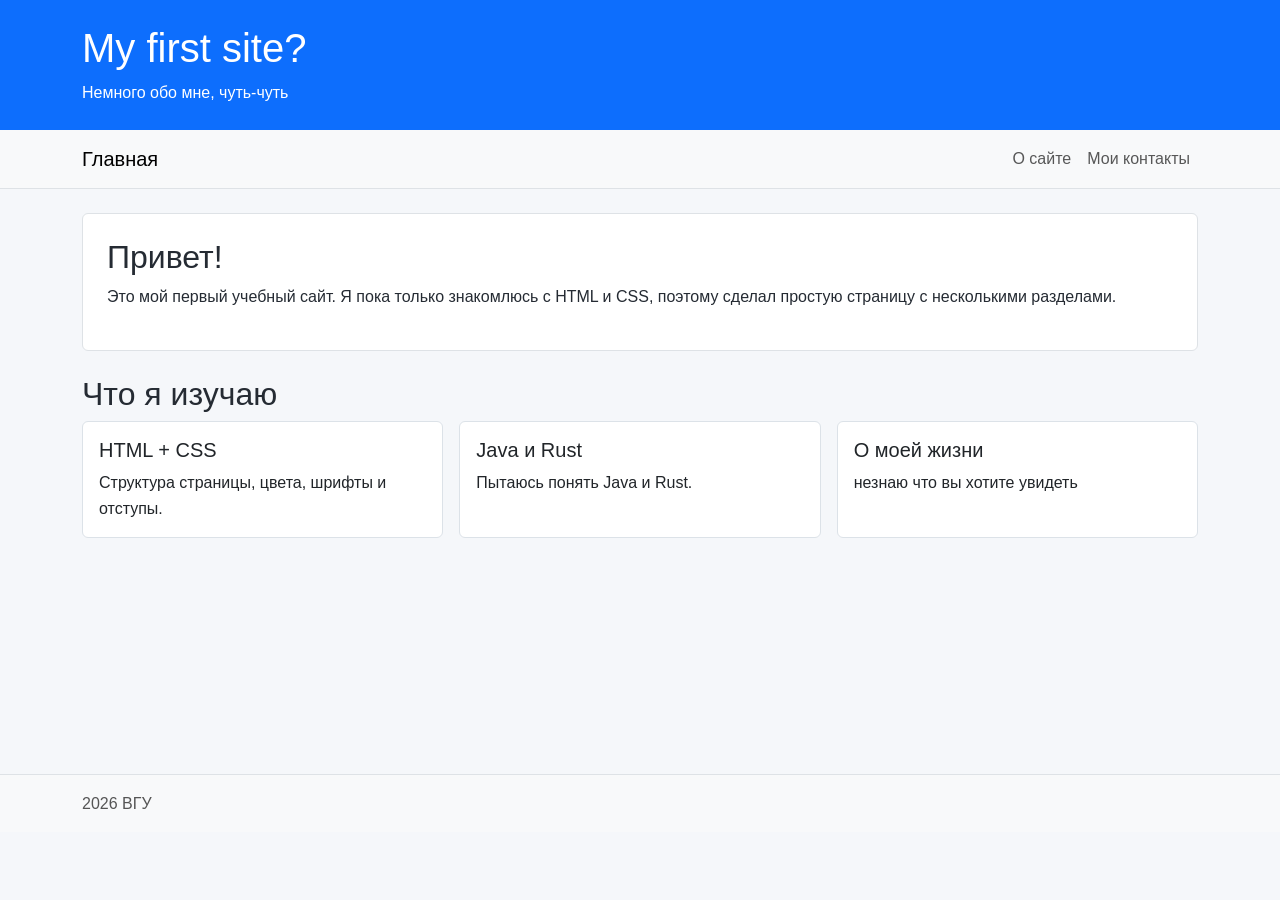
==== index.html @ d309b463 "Add files via upload" ====
<!doctype html>
<html lang="ru">
<head>
  <meta charset="UTF-8">
  <meta name="viewport" content="width=device-width, initial-scale=1">
  <title>My first site?</title>
  <link href="https://cdn.jsdelivr.net/npm/bootstrap@5.3.3/dist/css/bootstrap.min.css" rel="stylesheet">
  <link rel="stylesheet" href="style.css">
</head>
<body>
  <header class="bg-primary text-white py-4">
    <div class="container">
      <h1>My first site?</h1>
      <p class="mb-0">Немного обо мне, чуть-чуть</p>
    </div>
  </header>

  <nav class="navbar navbar-expand-sm navbar-light bg-light border-bottom">
    <div class="container">
      <a class="navbar-brand" href="index.html">Главная</a>
      <div class="navbar-nav">
        <a class="nav-link" href="about.html">О сайте</a>
        <a class="nav-link" href="contacts.html">Мои контакты</a>
      </div>
    </div>
  </nav>

  <main class="container py-4">
    <section class="p-4 bg-white rounded border mb-4">
      <h2>Привет!</h2>
      <p>Это мой первый учебный сайт. Я пока только знакомлюсь с HTML и CSS, поэтому сделал простую страницу с несколькими разделами.</p>
    </section>

    <section>
      <h2>Что я изучаю</h2>
      <div class="row g-3">
        <div class="col-12 col-md-4"><div class="card h-100"><div class="card-body"><h3 class="h5">HTML + CSS</h3><p class="card-text">Структура страницы, цвета, шрифты и отступы.</p></div></div></div>
        <div class="col-12 col-md-4"><div class="card h-100"><div class="card-body"><h3 class="h5">Java и Rust</h3><p class="card-text">Пытаюсь понять Java и Rust.</p></div></div></div>
        <div class="col-12 col-md-4"><div class="card h-100"><div class="card-body"><h3 class="h5">О моей жизни</h3><p class="card-text">незнаю что вы хотите увидеть</p></div></div></div>
      </div>
    </section>
  </main>

  <footer class="bg-light border-top py-3">
    <div class="container"><p class="mb-0">2026 ВГУ</p></div>
  </footer>
</body>
</html>
---- style.css ----
body {
  background: #f5f7fa;
  color: #252b33;
  font-family: Arial, sans-serif;
  line-height: 1.6;
}

header h1 {
  margin-bottom: 8px;
}

main {
  min-height: 65vh;
}

section img {
  max-height: 320px;
  width: 100%;
  object-fit: cover;
}

.card {
  border-color: #dce2e8;
}

.card:hover {
  border-color: #9bbce8;
}

footer {
  color: #555;
}
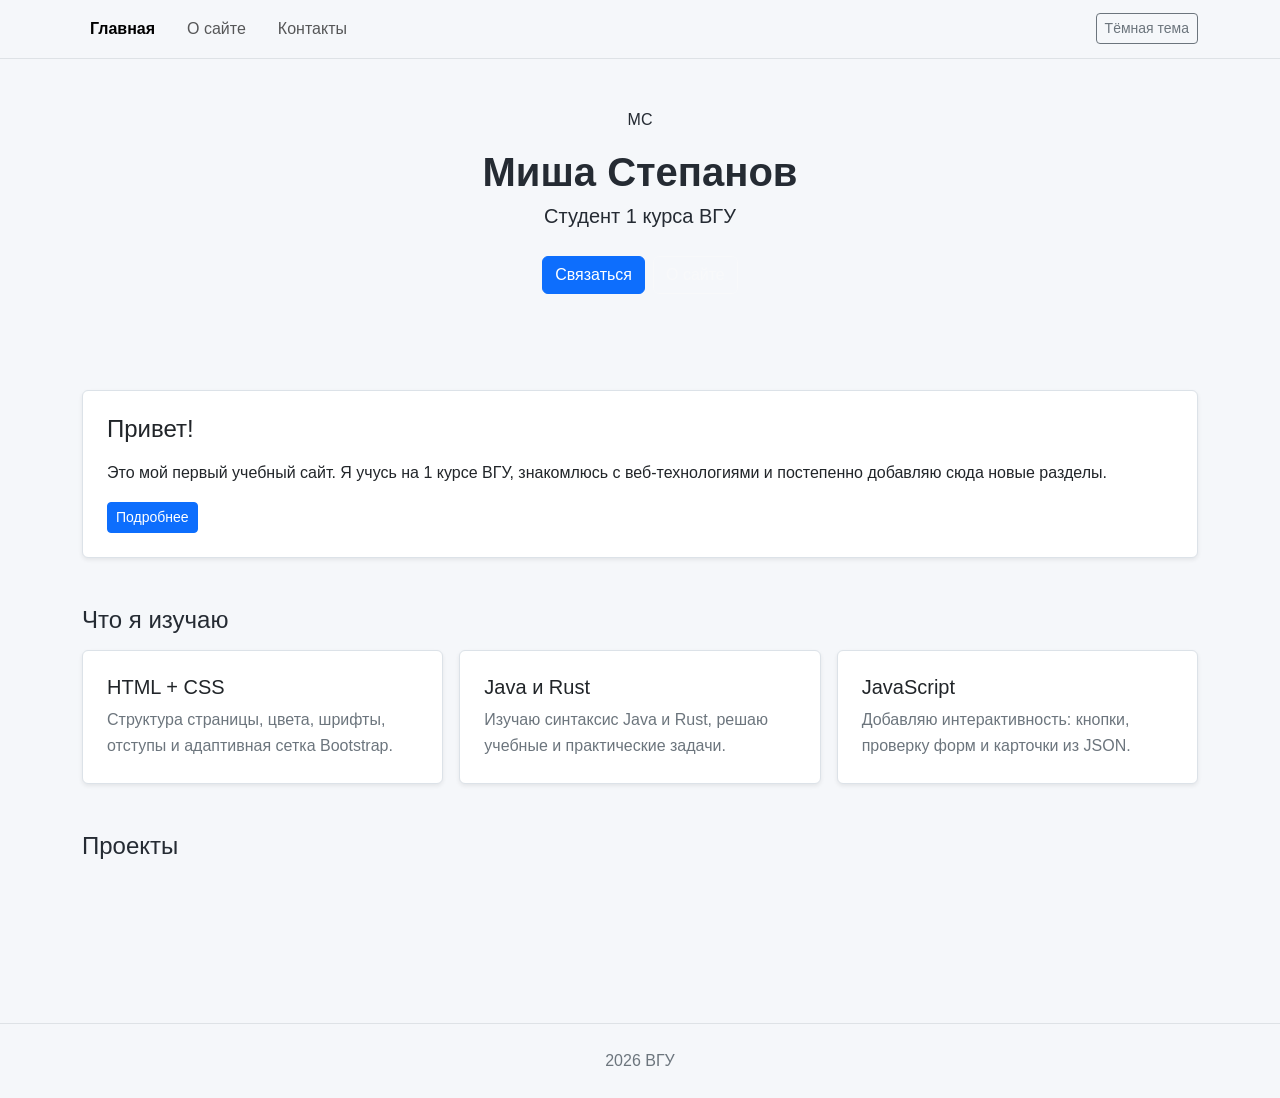
==== commit 4a924520: "Update index.html" ====
--- a/index.html
+++ b/index.html
@@ -1,48 +1,109 @@
-<!doctype html>
+<!DOCTYPE html>
 <html lang="ru">
 <head>
   <meta charset="UTF-8">
-  <meta name="viewport" content="width=device-width, initial-scale=1">
-  <title>My first site?</title>
+  <meta name="viewport" content="width=device-width, initial-scale=1.0">
+  <title>My first site? — Главная</title>
   <link href="https://cdn.jsdelivr.net/npm/bootstrap@5.3.3/dist/css/bootstrap.min.css" rel="stylesheet">
   <link rel="stylesheet" href="style.css">
+  <script src="https://cdn.jsdelivr.net/npm/bootstrap@5.3.3/dist/js/bootstrap.bundle.min.js" defer></script>
+  <script src="script.js" defer></script>
 </head>
 <body>
-  <header class="bg-primary text-white py-4">
+  <nav class="navbar navbar-expand-sm border-bottom sticky-top site-nav">
     <div class="container">
-      <h1>My first site?</h1>
-      <p class="mb-0">Немного обо мне, чуть-чуть</p>
+      <div class="navbar-nav me-auto flex-row gap-3">
+        <a class="nav-link active fw-semibold" href="index.html">Главная</a>
+        <a class="nav-link" href="about.html">О сайте</a>
+        <a class="nav-link" href="contacts.html">Контакты</a>
+      </div>
+      <button id="theme" type="button" class="btn btn-sm btn-outline-secondary">
+        Тёмная тема
+      </button>
+    </div>
+  </nav>
+
+  <header class="hero text-center py-5">
+    <div class="container">
+      <div class="avatar-badge mx-auto mb-3">МС</div>
+      <h1 class="fw-bold mb-1">Миша Степанов</h1>
+      <p class="lead mb-4">Студент 1 курса ВГУ</p>
+      <div class="d-flex justify-content-center gap-2 flex-wrap">
+        <a href="contacts.html" class="btn btn-primary">Связаться</a>
+        <button type="button" class="btn btn-outline-light" data-bs-toggle="modal" data-bs-target="#aboutModal">
+          О сайте
+        </button>
+      </div>
     </div>
   </header>
 
-  <nav class="navbar navbar-expand-sm navbar-light bg-light border-bottom">
-    <div class="container">
-      <a class="navbar-brand" href="index.html">Главная</a>
-      <div class="navbar-nav">
-        <a class="nav-link" href="about.html">О сайте</a>
-        <a class="nav-link" href="contacts.html">Мои контакты</a>
+  <main class="container my-5">
+    <!-- Блок «Привет!» + кнопка «Подробнее» -->
+    <section class="card p-4 shadow-sm mb-5">
+      <h2 class="h4 mb-3">Привет!</h2>
+      <p class="mb-3">
+        Это мой первый учебный сайт. Я учусь на 1 курсе ВГУ, знакомлюсь с веб-технологиями и постепенно добавляю сюда новые разделы.
+      </p>
+      <div>
+        <button id="showMore" type="button" class="btn btn-primary btn-sm">
+          Подробнее
+        </button>
+      </div>
+      <p id="moreText" class="d-none mt-3 mb-0 text-secondary">
+        Сейчас я изучаю HTML, CSS, Bootstrap и JavaScript: работаю с DOM, событиями, формами и загрузкой данных из JSON, а обновления публикую на GitHub Pages.
+      </p>
+    </section>
+
+    <!-- 3 карточки навыков -->
+    <h2 class="h4 mb-3">Что я изучаю</h2>
+    <div class="row g-3 mb-5">
+      <div class="col-md-4">
+        <section class="card h-100 p-4 shadow-sm skill-card">
+          <h3 class="h5">HTML + CSS</h3>
+          <p class="mb-0 text-secondary">Структура страницы, цвета, шрифты, отступы и адаптивная сетка Bootstrap.</p>
+        </section>
+      </div>
+      <div class="col-md-4">
+        <section class="card h-100 p-4 shadow-sm skill-card">
+          <h3 class="h5">Java и Rust</h3>
+          <p class="mb-0 text-secondary">Изучаю синтаксис Java и Rust, решаю учебные и практические задачи.</p>
+        </section>
+      </div>
+      <div class="col-md-4">
+        <section class="card h-100 p-4 shadow-sm skill-card">
+          <h3 class="h5">JavaScript</h3>
+          <p class="mb-0 text-secondary">Добавляю интерактивность: кнопки, проверку форм и карточки из JSON.</p>
+        </section>
       </div>
     </div>
-  </nav>
 
-  <main class="container py-4">
-    <section class="p-4 bg-white rounded border mb-4">
-      <h2>Привет!</h2>
-      <p>Это мой первый учебный сайт. Я пока только знакомлюсь с HTML и CSS, поэтому сделал простую страницу с несколькими разделами.</p>
-    </section>
-
-    <section>
-      <h2>Что я изучаю</h2>
-      <div class="row g-3">
-        <div class="col-12 col-md-4"><div class="card h-100"><div class="card-body"><h3 class="h5">HTML + CSS</h3><p class="card-text">Структура страницы, цвета, шрифты и отступы.</p></div></div></div>
-        <div class="col-12 col-md-4"><div class="card h-100"><div class="card-body"><h3 class="h5">Java и Rust</h3><p class="card-text">Пытаюсь понять Java и Rust.</p></div></div></div>
-        <div class="col-12 col-md-4"><div class="card h-100"><div class="card-body"><h3 class="h5">О моей жизни</h3><p class="card-text">незнаю что вы хотите увидеть</p></div></div></div>
-      </div>
-    </section>
+    <!-- Динамические карточки, которые подгрузит script.js из data/projects.json -->
+    <h2 class="h4 mb-3">Проекты</h2>
+    <section id="projects" class="row g-3"></section>
   </main>
 
-  <footer class="bg-light border-top py-3">
-    <div class="container"><p class="mb-0">2026 ВГУ</p></div>
+  <footer class="text-center py-4 border-top mt-5">
+    <p class="mb-0 text-secondary">2026 ВГУ</p>
   </footer>
+
+  <!-- Модальное окно Bootstrap -->
+  <div class="modal fade" id="aboutModal" tabindex="-1" aria-hidden="true">
+    <div class="modal-dialog modal-dialog-centered">
+      <div class="modal-content">
+        <div class="modal-header">
+          <h2 class="modal-title fs-5">О сайте</h2>
+          <button type="button" class="btn-close" data-bs-dismiss="modal" aria-label="Закрыть"></button>
+        </div>
+        <div class="modal-body">
+          <p class="mb-0">
+            Это мой учебный сайт по веб-технологиям. Сделан на HTML, CSS, Bootstrap и JavaScript и опубликован на GitHub Pages.
+          </p>
+        </div>
+        <div class="modal-footer">
+          <button type="button" class="btn btn-secondary btn-sm" data-bs-dismiss="modal">Закрыть</button>
+        </div>
+      </div>
+    </div>
+  </div>
 </body>
 </html>
